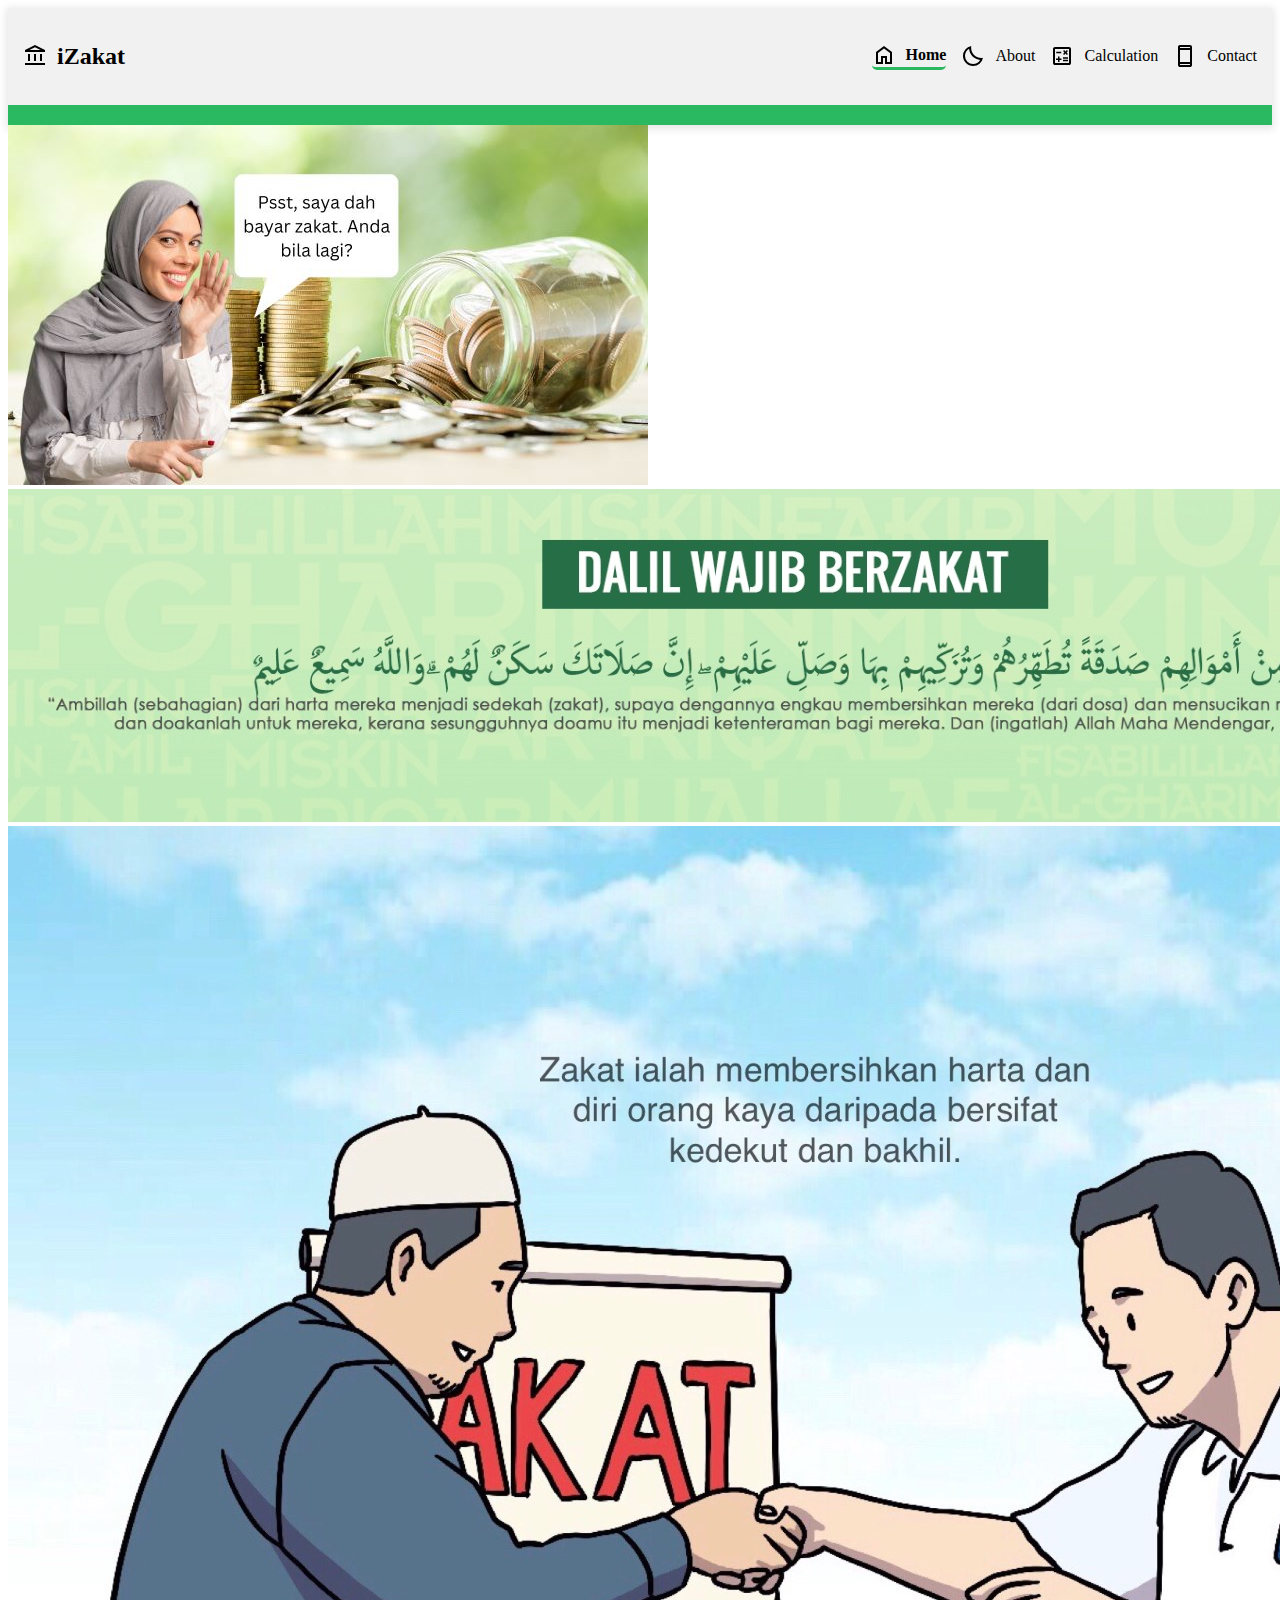
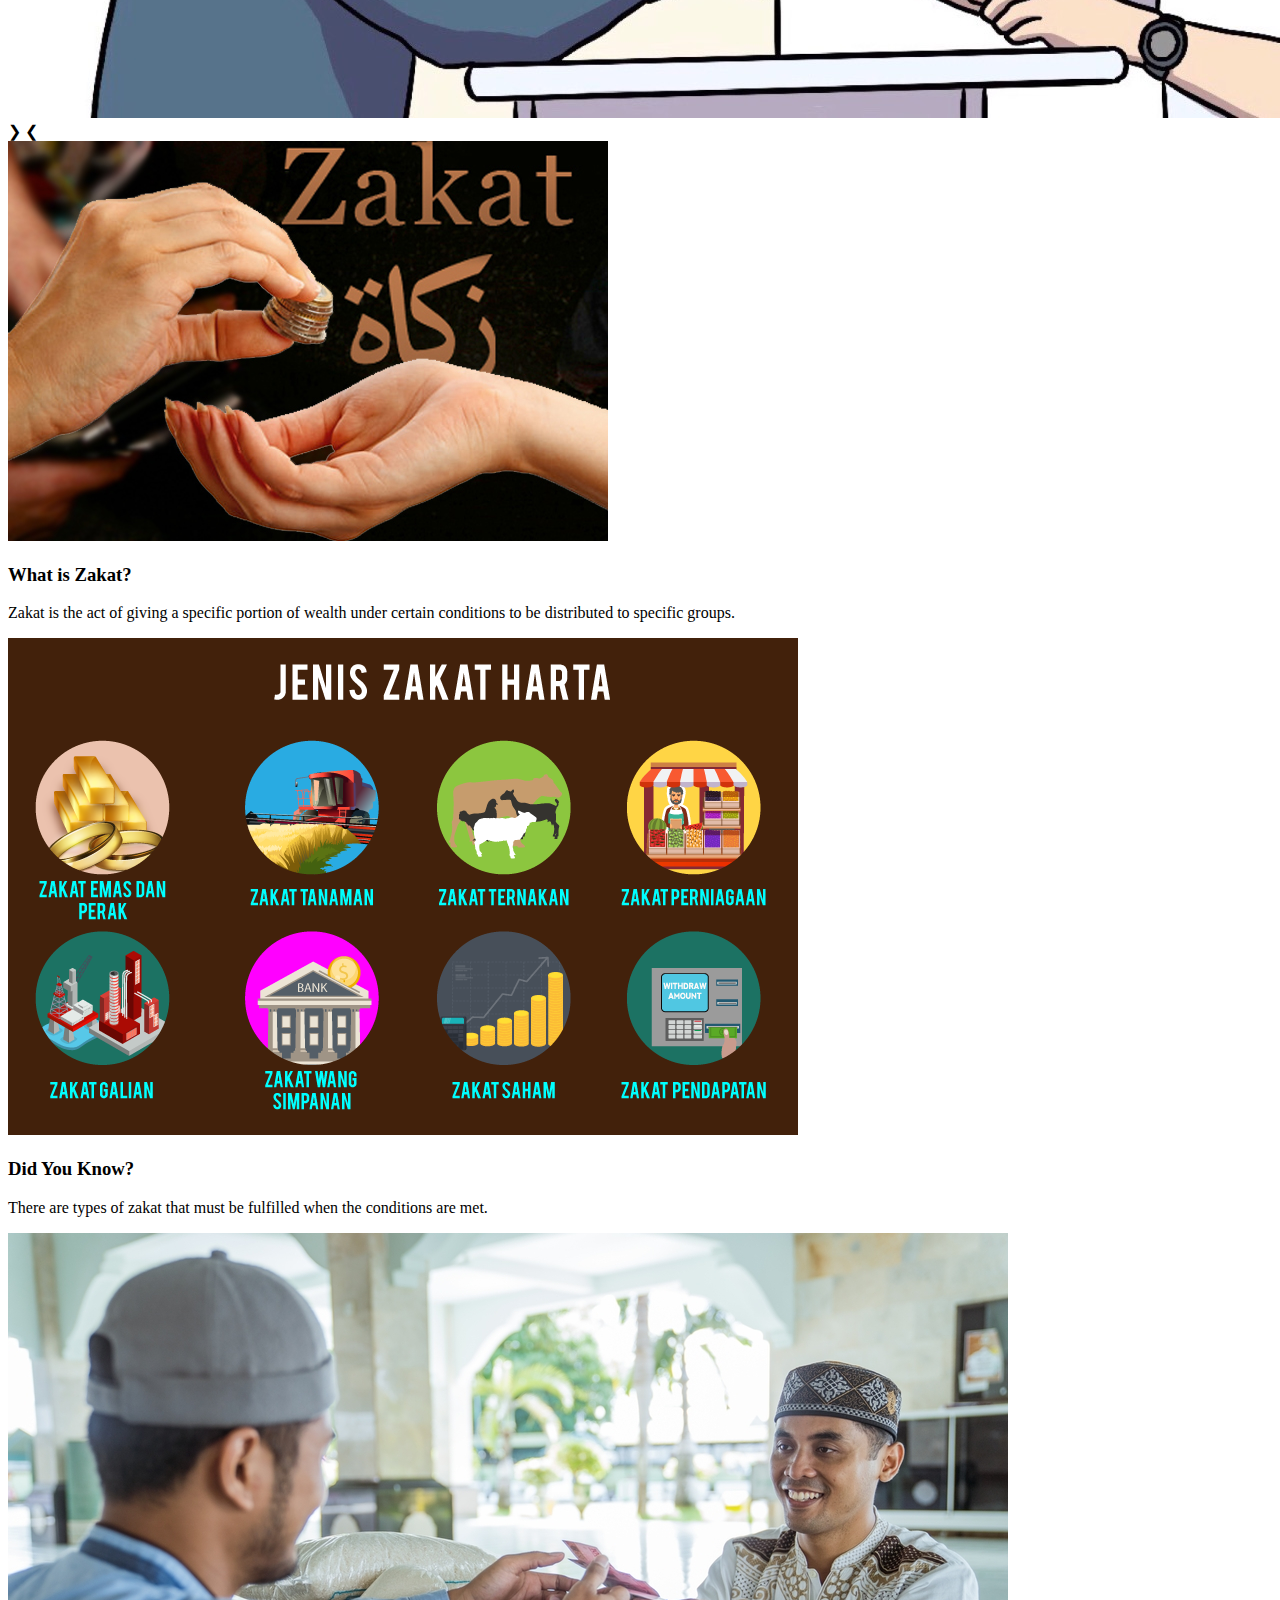
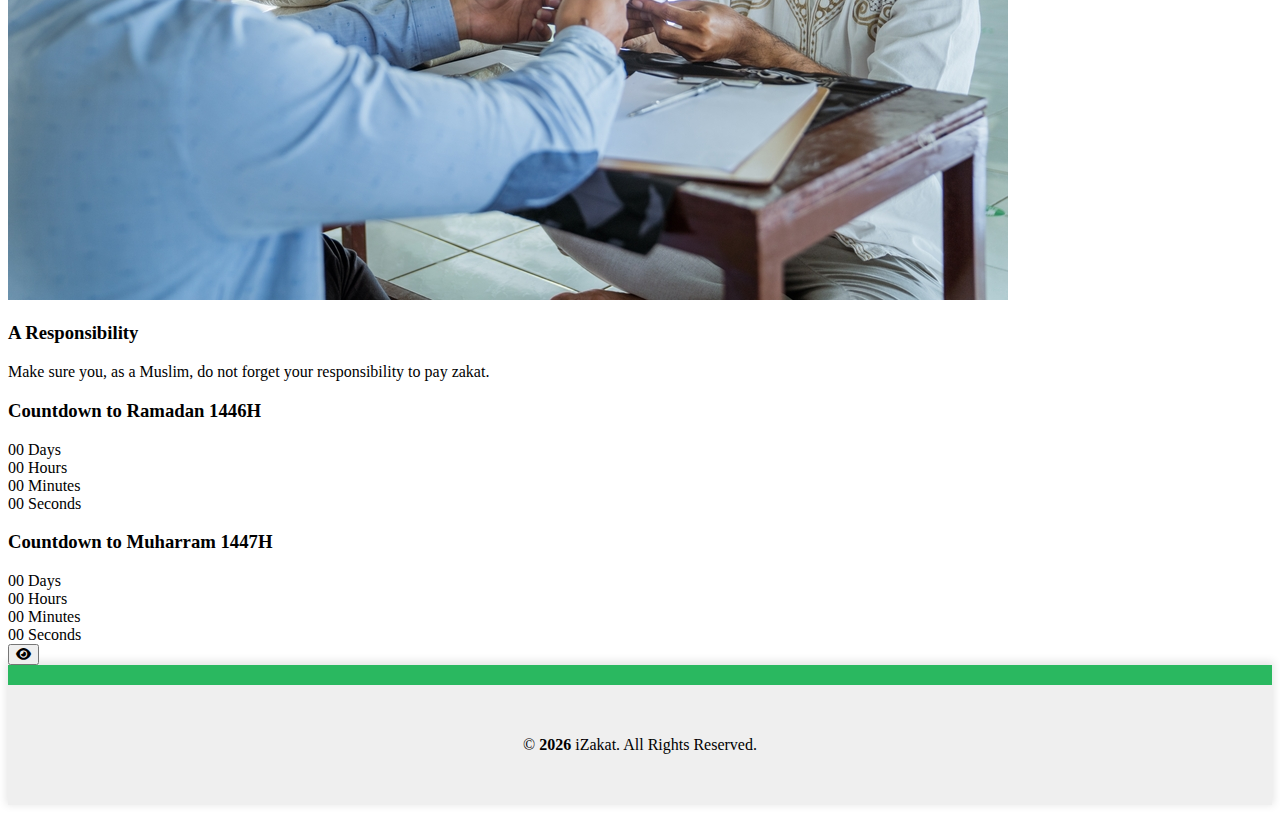
==== index.html @ ceb13ff9 "Add files via upload" ====
<!doctype html>
<html lang="en">
  <head>
    <meta charset="UTF-8" />
    <meta name="viewport" content="width=device-width, initial-scale=1.0" />
    <title>iZakat</title>
    <link href="./style.css" rel="stylesheet" />
    <link rel="stylesheet" href="https://cdnjs.cloudflare.com/ajax/libs/font-awesome/6.5.1/css/all.min.css">
    <script defer src="./assets/header.js"></script>
    <script defer src="./assets/footer.js"></script>
  </head>
  <body>

    <!-- Header -->
    <header-component></header-component>
    <!-- Header -->

    <!-- Content -->
    
    <div class="slide-container">
      <div class="slides">
        <img src="/img/zakat1.png" class="active" />
        <img src="./img/Dalil Zakat.jpeg" />
        <img src="./img/ZakatDoodle.jpg" />
      </div>

      <div class="buttons">
        <span class="next">&#10095;</span>
        <span class="prev">&#10094;</span>
      </div>

      <div class="dotsContainer">
        <div class="dot active" attr="0" onclick="switchImage(this)"></div>
        <div class="dot" attr="1" onclick="switchImage(this)"></div>
        <div class="dot" attr="2" onclick="switchImage(this)"></div>
      </div>
    </div>

    <div class="content">
      <div class="card-container">
        <div class="card">
          <img src="./img/Zakat2.jpg" alt="Zakat Info" class="card-image">
          <div class="card-content">
            <h3 class="card-title">What is Zakat?</h3>
            <p class="card-text">Zakat is the act of giving a specific portion of wealth under certain conditions to be distributed to specific groups.</p>
          </div>
        </div>

        <div class="card">
          <img src="./img/Jenis Zakat.png" alt="Types of Zakat" class="card-image">
          <div class="card-content">
            <h3 class="card-title">Did You Know?</h3>
            <p class="card-text">There are types of zakat that must be fulfilled when the conditions are met.</p>
          </div>
        </div>

        <div class="card">
          <img src="./img/Zakat3.jpg" alt="Zakat Responsibility" class="card-image">
          <div class="card-content">
            <h3 class="card-title">A Responsibility</h3>
            <p class="card-text">Make sure you, as a Muslim, do not forget your responsibility to pay zakat.</p>
          </div>
        </div>
      </div>

      <div class="countdown-container">
        <!-- Ramadan Card -->
        <div class="countdown-card">
          <h3>Countdown to Ramadan 1446H</h3>
          <div class="timer">
            <div class="time-block">
              <span class="number" id="ramadan-days">00</span>
              <span class="label">Days</span>
            </div>
            <div class="time-block">
              <span class="number" id="ramadan-hours">00</span>
              <span class="label">Hours</span>
            </div>
            <div class="time-block">
              <span class="number" id="ramadan-minutes">00</span>
              <span class="label">Minutes</span>
            </div>
            <div class="time-block">
              <span class="number" id="ramadan-seconds">00</span>
              <span class="label">Seconds</span>
            </div>
          </div>
        </div>
        
        <!-- Muharram Card -->
        <div class="countdown-card">
          <h3>Countdown to Muharram 1447H</h3>
          <div class="timer">
            <div class="time-block">
              <span class="number" id="muharram-days">00</span>
              <span class="label">Days</span>
            </div>
            <div class="time-block">
              <span class="number" id="muharram-hours">00</span>
              <span class="label">Hours</span>
            </div>
            <div class="time-block">
              <span class="number" id="muharram-minutes">00</span>
              <span class="label">Minutes</span>
            </div>
            <div class="time-block">
              <span class="number" id="muharram-seconds">00</span>
              <span class="label">Seconds</span>
            </div>
          </div>
        </div>
      </div>
      </div>
    </div>

    <button id="theme-switcher" aria-label="Toggle deuteranopia theme">
      <i class="fa-solid fa-eye"></i>
    </button>
    <!-- Content -->

    <!-- Footer -->
    <footer-component></footer-component>
    <!-- Footer -->

  </body>
  <script defer type="text/javascript" src="./main.js"></script>
</html>
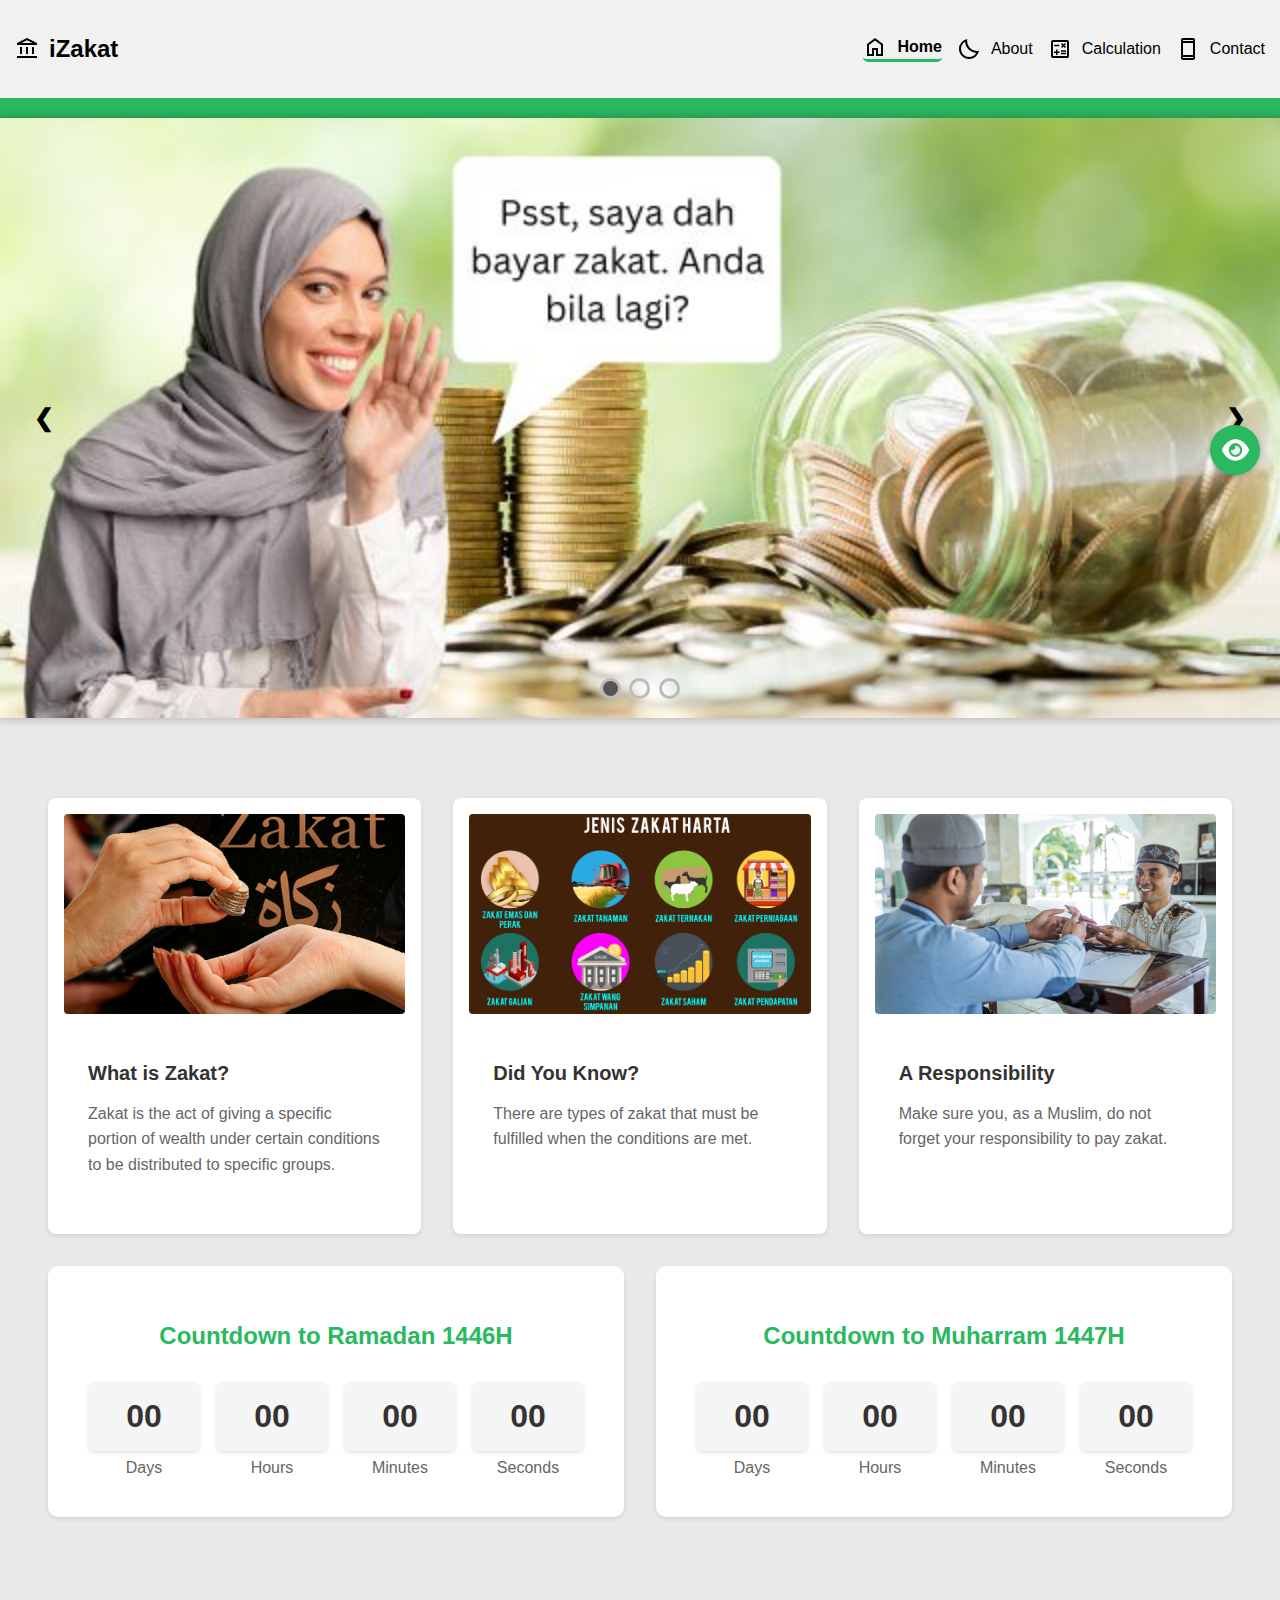
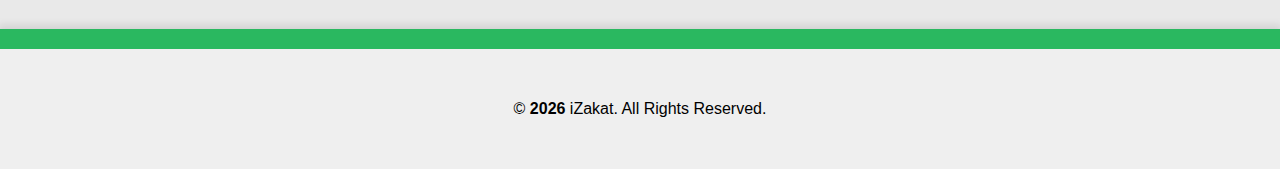
==== commit 7ed90b00: "Update index.html" ====
--- a/index.html
+++ b/index.html
@@ -19,7 +19,7 @@
     
     <div class="slide-container">
       <div class="slides">
-        <img src="/img/zakat1.png" class="active" />
+        <img src="./img/zakat1.png" class="active" />
         <img src="./img/Dalil Zakat.jpeg" />
         <img src="./img/ZakatDoodle.jpg" />
       </div>
--- a/style.css
+++ b/style.css
@@ -0,0 +1,1500 @@
+/***** HANYA GUNAKAN *****/
+/***** JANGAN KACAU *****/
+/* HTML Styles */
+html {
+  height: 100%;
+  box-sizing: border-box;
+}
+/* HTML Styles */
+
+/* Body Styles */
+body {
+  margin: 0;
+  display: flex; 
+  flex-direction: column; 
+  min-height: 100vh; 
+  box-sizing: inherit;
+  font-family: Arial, Helvetica, sans-serif;
+  background-color: #e9e9e9;
+}
+
+.colorblind-mode {
+  filter: grayscale(100%);
+}
+/* Body Styles */
+
+/* Content Styles */
+.content {
+  padding-top: 5rem;
+  padding-bottom: 5rem;
+  margin-top: auto;
+  margin-bottom: auto;
+  margin-right: auto;
+  margin-left: auto;
+}
+/* Content Styles */
+/***** JANGAN KACAU *****/
+/***** HANYA GUNAKAN *****/
+
+/* Homepage Styles */
+/* Image Slider */
+.slide-body {
+  width: 100%;
+  min-height: auto;
+  display: flex;
+  justify-content: center;
+  align-items: center;
+  margin: 0;
+  padding: 0;
+}
+
+.slide-container {
+  position: relative;
+  width: 100%;
+  height: 600px;
+  margin: 0;
+  padding: 0;
+  box-shadow: 0 0 8px 2px rgba(0,0,0,0.2);
+}
+
+.slide-container .slides {
+  width: 100%;
+  height: 100%;
+  position: relative;
+  overflow: hidden;
+}
+
+.slide-container .slides img {
+  position: absolute;
+  width: 100%;
+  height: 100%;
+  object-fit: cover;
+  opacity: 0;
+  transition: opacity 1.0s ease;
+}
+
+.slide-container .slides img.active {
+  opacity: 1;
+}
+
+.slide-container span.next, .slide-container span.prev{
+  position: absolute;
+  top: 50%;
+  transform: translateY(-50%);
+  padding: 14px;
+  font-size: 24px;
+  font-weight: bold;
+  transition: 0.5s;
+  border-radius: 3px;
+  user-select: none;
+  cursor: pointer;
+  z-index: 1;
+}
+.slide-container span.next{
+  right: 20px;
+}
+.slide-container span.prev{
+  left: 20px;
+}
+.slide-container span.next:hover, .slide-container span.prev:hover{
+  background-color: #ede6d6;
+  opacity: 0.8;
+  color: #222;
+} 
+.dotsContainer{
+  position: absolute;
+  bottom: 15px;
+  z-index: 3;
+  left: 50%;
+  transform: translateX(-50%);
+}
+.dotsContainer .dot{
+  width: 15px;
+  height: 15px;
+  margin: 0px 2px;
+  border: 3px solid #bbb;
+  border-radius: 50%;
+  display: inline-block;
+  cursor: pointer;
+  transition: background-color 0.6s ease;
+}
+.dotsContainer .active{
+  background-color: #555;
+}
+
+
+@keyframes next1{
+  from{
+    left: 0%
+  }
+  to{
+    left: -100%;
+  }
+}
+@keyframes next2{
+  from{
+    left: 100%
+  }
+  to{
+    left: 0%;
+  }
+}
+
+@keyframes prev1{
+  from{
+    left: 0%
+  }
+  to{
+    left: 100%;
+  }
+}
+@keyframes prev2{
+  from{
+    left: -100%
+  }
+  to{
+    left: 0%;
+  }
+}
+/* Image Slider */
+
+/* Card Images */
+.card-container {
+  display: grid;
+  grid-template-columns: repeat(auto-fit, minmax(300px, 1fr));
+  gap: 32px;
+  /* margin: 32px auto;
+  padding: 0 16px; */
+}
+
+.card {
+  flex: 1;
+  width: 100%;
+  box-sizing: border-box;
+  background: white;
+  padding: 16px;
+  border-radius: 8px;
+  box-shadow: 0 2px 5px rgba(0,0,0,0.1);
+  transition: transform 0.3s ease;
+}
+
+.card:hover {
+  transform: translateY(-5px);
+}
+
+.card-image {
+  width: 100%;
+  height: 200px;
+  object-fit: cover;
+  border-radius: 4px;
+}
+
+.card-content {
+  padding: 1.5rem;
+}
+
+.card-title {
+  font-size: 1.25rem;
+  margin-bottom: 0.5rem;
+  color: #333;
+}
+
+.card-text {
+  color: #666;
+  line-height: 1.6;
+}
+/* Card Images */
+/* Homepage Styles */
+
+/* About Styles */
+.about {
+  border-radius: 10px; 
+  padding: 30px; 
+  display: flex;
+  flex-direction: column;
+  justify-content: center; 
+  align-items: center;
+}
+
+.about h1 {
+  font-size: 24px;
+  color: #333; 
+  margin-top: 0; 
+}
+
+.about h3 {
+  font-size: 20px;
+  margin-bottom: 10px; 
+  color: #333;
+}
+
+.about p {
+  font-size: 16px;
+  line-height: 1.6; 
+  color: #555; 
+}
+
+.about-content {
+  box-shadow: 0 4px 6px rgba(0, 0, 0, 0.1);
+  background-color: #f9f9f9;
+  border-radius: 10px;
+  display: flex;
+  align-items: center; /* Center items vertically */
+  justify-content: center; /* Center items horizontally */
+  flex-wrap: wrap; 
+  gap: 20px;
+  max-width: 1200px; 
+  margin-bottom: 3rem;
+}
+
+.about-content-card {
+  flex: 1 1 calc(45% - 20px); /* Fixed: Added 'px' to the value */
+  padding: 20px;  
+  overflow: hidden; 
+  text-align: justify;
+}
+
+.about-content-card span{
+  padding: 20px;
+}
+
+.about-content-card img {
+  max-width: 100%;
+  height: auto; 
+  object-fit: cover;
+  border-radius: 10px;
+}
+
+.about-content2 {
+  text-align: center;
+  display: flex;
+  flex-wrap: wrap; 
+  gap: 20px; 
+  max-width: 1200px; 
+  margin: 0 auto; 
+  padding-bottom: 3rem;
+}
+
+.about-content-card2 {
+  flex: 1 1 calc(25% - 20px); 
+  box-sizing: border-box;
+  overflow: hidden; 
+  padding: 20px; 
+  text-align: center; 
+  background: #f9f9f9; 
+  border: 1px solid #ddd; 
+  border-radius: 10px; 
+  box-shadow: 0 4px 6px rgba(0, 0, 0, 0.1); 
+  transition: transform 0.3s, box-shadow 0.3s; 
+}
+
+.about-content-card2:hover {
+  transform: translateY(-5px); 
+  box-shadow: 0 8px 15px rgba(0, 0, 0, 0.2); 
+}
+
+.about-content-card2 img {
+  max-width: 100%;
+  height: auto; 
+  object-fit: cover;
+  border-radius: 10px;
+  margin-bottom: 15px; 
+}
+
+.about-content3 {
+  display: flex;
+  flex-wrap: wrap; 
+  gap: 20px; 
+  max-width: 1200px; 
+  margin: 0 auto; 
+  justify-content: center;
+}
+
+.about-content-card3 {
+  display: flex; 
+  align-items: center; 
+  flex: 1 1 calc(50% - 20px);
+  box-sizing: border-box;
+  overflow: hidden; 
+  padding: 20px; 
+  text-align: left; 
+  background: #f9f9f9; 
+  border: 1px solid #ddd; 
+  border-radius: 10px; 
+  box-shadow: 0 4px 6px rgba(0, 0, 0, 0.1); 
+  transition: transform 0.3s, box-shadow 0.3s; 
+}
+
+.about-content-card3:hover {
+  transform: translateY(-5px); 
+  box-shadow: 0 8px 15px rgba(0, 0, 0, 0.2); 
+}
+
+.about-content-card3 img {
+  width: 150px; 
+  height: 150px;
+  object-fit: cover;
+  border-radius: 50%; 
+  margin-right: 20px; 
+}
+
+.about-info {
+  flex: 1;
+}
+/* About Styles */
+
+/* Calculate Styles */
+.calculator {
+  width: 100%;
+  max-width: 1200px;
+  margin: 0 auto;
+  padding: 20px;
+}
+
+.title-zakat{
+  text-align: center;
+  font-size: 32px;
+  margin-bottom: 20px;
+}
+
+.calculate-tabs {
+  display: flex;
+  flex-wrap: wrap;
+  justify-content: space-evenly;
+  text-align: center;
+  margin-bottom: 20px;
+  font-size: 18px;
+  gap: 32px;
+}
+
+.tablinks {
+  width: 100% auto;
+  padding: 20px;
+  margin: 0 5px;
+  cursor: pointer;
+  border-radius: 5px;
+  border: 1px solid #ddd;
+  background-color: #f9f9f9;
+}
+
+.tablinks:hover {
+  background-color: #ddd;
+}
+
+.tab {
+  display: none;
+}
+
+.tab.active {
+  display: block;
+}
+
+.zakat-content{
+  padding: 20px;
+  border-radius: 10px;
+  border: 1px solid #ddd;
+  background-color: #f9f9f9;
+}
+
+.zakat-content h2, .zakat-content h3{
+  font-size: 20px;
+}
+
+.accordion.calculate-accordian {
+  cursor: pointer;
+  padding: 10px;
+  color: white;
+  background-color: #2ab860;
+  border: 1px solid #ddd;
+  border-radius: 10px 10px 0 0;
+  transition: 0.4s;
+}
+
+.accordion.calculate-accordian:hover {
+  background-color: #239e52;
+}
+
+.panel-zakat {
+  padding: 0;
+  border: 1px solid #ddd;
+  background-color: #f9f9f9;
+  font-size: 18px;
+  max-height: 0;
+  overflow: hidden;
+  transition: max-height 0.2s ease-out;
+}
+
+.table-zakat {
+  width: 100%;
+  border-collapse: collapse;
+  margin-bottom: 10px;
+}
+
+.table-zakat th, .table-zakat td {
+  border: 1px solid #ddd;
+  padding: 10px;
+  text-align: left;
+  width: 50%;
+}
+
+.total-row {
+  display: flex;
+  justify-content: flex-end;
+  gap: 10px;
+  margin-bottom: 20px;
+  padding: 10px;
+  padding-right: 20px;
+  background-color: #f9f9f9;
+  border: 1px solid #ddd;
+  border-radius:  0 0 10px 10px;
+}
+
+.total-zakat-row{
+  justify-content: space-between;
+  padding-left: 20px;
+  border-radius: 10px;
+}
+
+.total-zakat-hadNisab{
+  color: white;
+  background-color: #e55342;
+  font-style: italic;
+  display: none;
+}
+
+.total-zakat-hadNisab.had-nisab{
+  display: block;
+}
+
+
+.reset {
+  display: block;
+  font-size: 16px;
+  margin: 20px auto;
+  padding: 10px 20px;
+  background-color: #2ab860;
+  color: white;
+  border: none;
+  border-radius: 5px;
+  cursor: pointer;
+}
+
+.reset:hover {
+  background-color: #e55342;
+}
+
+input[type="number"], select {
+  width: 100%;
+  padding: 10px;
+  margin: 5px 0;
+  font-size: 1rem;
+  border: 1px solid #ddd;
+  border-radius: 5px;
+  box-sizing: border-box;
+  transition: all 0.3s ease;
+}
+
+input[type="number"]:focus {
+  outline: none;
+  border-color: #007bff;
+  box-shadow: 0 0 8px rgba(0, 123, 255, 0.5);
+}
+
+/* Calculate Styles */
+
+
+/* Contact Details */
+.contact-hero {
+  background-color: #006400;
+  width: 100vw;  /* Force full viewport width */
+  margin-left: calc(-50vw + 50%);  /* Center the full-width section */
+  margin-right: calc(-50vw + 50%);
+  position: relative;
+  left: 50%;
+  right: 50%;
+  transform: translateX(-50%);
+  padding: 60px 20px;
+  text-align: center;
+}
+
+.hero-content {
+  max-width: 1200px;
+  margin: 0 auto;
+  color: white;
+}
+
+.contact-hero h1 {
+  font-size: 3em;
+  margin-bottom: 20px;
+  color: white;
+}
+
+.contact-hero p {
+  font-size: 1.2em;
+  margin: 0;
+  color: white;
+}
+
+.contact-grid {
+  display: grid;
+  grid-template-columns: 1fr 1fr;
+  gap: 2rem;
+  margin-bottom: 2rem;
+}
+
+.contact-container {
+  max-width: 1200px;
+  margin: 40px auto;
+  padding: 60px 20px;
+  display: grid;
+  grid-template-columns: repeat(auto-fit, minmax(300px, 1fr));
+  gap: 30px;
+}
+
+.contact-info {
+  background: white;
+  padding: 2rem;
+  border-radius: 8px;
+  box-shadow: 0 2px 4px rgba(0, 0, 0, 0.1);
+}
+
+.contact-info h2 {
+  color: #2ab860;
+  margin-bottom: 1.5rem;
+  font-family: Arial, sans-serif;
+  font-size: 1.5rem;
+}
+
+.contact-details {
+  margin-top: 20px;
+}
+
+.contact-grid-2x2 {
+  display: grid;
+  grid-template-columns: 1fr 1fr;
+  grid-template-rows: auto auto;
+  gap: 1.5rem;
+}
+
+.contact-item {
+  display: flex;
+  gap: 1rem;
+  align-items: flex-start;
+}
+
+.contact-item i {
+  color: #2ab860;
+  font-size: 1.25rem;
+  margin-top: 0.25rem;
+}
+
+.contact-text h3 {
+  font-family: Arial, sans-serif;
+  color: #333;
+  margin-bottom: 0.5rem;
+  font-size: 1.1rem;
+}
+
+.contact-text p {
+  font-family: Arial, sans-serif;
+  color: #666;
+  line-height: 1.5;
+  font-size: 1rem;
+}
+
+
+.map-container {
+  border-radius: 8px;
+  overflow: hidden;
+  height: 100%;
+  min-height: 400px;
+  box-shadow: 0 2px 4px rgba(0, 0, 0, 0.1);
+}
+
+.map-container iframe {
+  width: 100%;
+  height: 100%;
+}
+/* Contact Details */
+
+/* Countdown Details */
+.countdown-container {
+  display: flex;
+  gap: 2rem;
+  max-width: 1200px;
+  margin: 2rem auto;
+}
+
+.countdown-card {
+  flex: 1;
+  background: white;
+  border-radius: 10px;
+  padding: 2rem;  
+  box-shadow: 0 2px 4px rgba(0, 0, 0, 0.1);
+  transition: transform 0.3s ease;
+}
+
+.countdown-card:hover {
+  transform: translateY(-5px);
+}
+
+.countdown-card h3 {
+  text-align: center;
+  color: #2ab860;
+  margin-bottom: 1.5rem;
+  font-size: 1.5rem;
+  font-weight: bold;
+}
+
+.timer {
+  display: flex;
+  justify-content: space-between;
+  gap: 1rem;
+  padding: 0.5rem;
+}
+
+.time-block {
+  flex: 1;
+  display: flex;
+  flex-direction: column;
+  align-items: center;
+}
+
+.number {
+  font-size: 2rem;
+  font-weight: bold;
+  color: #333;
+  background: #f5f5f5;
+  padding: 1rem;
+  border-radius: 8px;
+  min-width: 2.5em;
+  text-align: center;
+  box-shadow: 0 2px 4px rgba(0, 0, 0, 0.1);
+}
+
+.label {
+  margin-top: 0.5rem;
+  color: #666;
+  font-size: 1rem;
+  font-weight: 500;
+}
+/* Countdown Details */
+
+/* Sticky Theme button */
+#theme-switcher {
+  position: fixed;
+  right: 20px;
+  top: 50%;
+  transform: translateY(-50%);
+  width: 50px;
+  height: 50px;
+  border-radius: 25px;
+  background: #2ab860;
+  border: none;
+  cursor: pointer;
+  box-shadow: 0 2px 5px rgba(0,0,0,0.2);
+  transition: all 0.3s ease;
+  z-index: 1000;
+  display: flex;
+  align-items: center;
+  justify-content: center;
+}
+
+#theme-switcher:hover {
+  transform: translateY(-50%) scale(1.1);
+}
+
+#theme-switcher i {
+  font-size: 24px;
+  color: white;
+}
+
+/* Deuteranopia Theme Colors */
+body.deuteranopia {
+  --primary-color: #b59410;
+  --secondary-color: #ffbf00;
+  --text-color: #000033;
+  --background-color: #FFFFFF;
+  --card-bg: #F5F5F5;
+}
+
+.deuteranopia .card {
+  background-color: var(--card-bg);
+  color: var(--text-color);
+}
+
+.deuteranopia .countdown-card h3 {
+  color: var(--secondary-color);
+}
+
+.deuteranopia .countdown-card {
+  background-color: var(--card-bg);
+}
+
+.deuteranopia #theme-switcher {
+  background-color: var(--secondary-color);
+}
+
+.deuteranopia .contact-hero {
+  background-color: var(--primary-color);
+}
+
+.deuteranopia .contact-info h2 {
+  color: var(--secondary-color);
+}
+
+.deuteranopia .contact-item i {
+  color: var(--secondary-color);
+}
+
+.accordion.calculate-accordian {
+  background-color: var(--secondary-color);
+}
+
+.accordion.calculate-accordian:hover {
+  background-color: var(--primary-color);
+}
+
+.reset {
+  background-color: var(--secondary-color);
+}
+
+
+/* Responsive Styles */
+@media screen and (max-width: 1200px) {
+  /* About Styles */
+  .about{
+    margin: 20px;
+  }
+
+  .about-content{
+    gap: 0;
+    flex-direction: column;
+  }
+
+  .about-content-card:first-child{
+    padding: 0;
+  }
+
+  .about-content-card2 {
+    flex: 1 1 calc(50% - 20px); 
+  }
+
+  .about-content3 {
+    gap: 38px;
+  }
+
+  .about-content-card3 {
+    flex: 1 100%; 
+  }
+
+  .about-content-card img {
+    border-radius: 10px 10px 0 0;
+    width: 1200px;
+    height: 100%; 
+  }
+  /* About Styles */
+
+  /* Slider Styles */
+  .slide-container {
+    height: 500px;
+  }
+
+  .slide-container span.next, .slide-container span.prev {
+    padding: 12px;
+    font-size: 22px;
+  }
+  /* Slider Styles */
+
+  /* Countdown Styles */
+  .countdown-container {
+    margin: 2rem 20px;
+    gap: 1.5rem;
+  }
+  
+  .countdown-card {
+    padding: 1.5rem;
+  }
+  
+  .number {
+    font-size: 1.8rem;
+    padding: 0.8rem;
+  }
+  /* Countdown Styles */
+
+  /* Image Card Styles */
+  .card-container {
+    grid-template-columns: repeat(auto-fit, minmax(280px, 1fr));
+    gap: 28px;
+    margin: 28px 20px;
+  }
+
+  .card {
+    padding: 14px;
+  }
+
+  .card-image {
+    height: 190px;
+  }
+
+  .card-content {
+    padding: 1.3rem;
+  }
+
+  .card-title {
+    font-size: 1.2rem;
+    margin-bottom: 0.4rem;
+  }
+
+  .card-text {
+    font-size: 0.95rem;
+  }
+  /* Image Card Styles */
+
+  /* Contact Us Styles */
+  .contact-container {
+    padding: 40px 20px;
+    gap: 25px;
+  }
+
+  .contact-hero {
+    padding: 50px 20px;
+  }
+
+  .contact-hero h1 {
+    font-size: 2.5em;
+  }
+
+  .contact-hero p {
+    font-size: 1.1em;
+  }
+
+  .contact-info {
+    padding: 1.8rem;
+  }
+
+  .contact-info h2 {
+    font-size: 1.4rem;
+    margin-bottom: 1.3rem;
+  }
+
+  .contact-grid-2x2 {
+    gap: 1.3rem;
+  }
+
+  .contact-text h3 {
+    font-size: 1rem;
+  }
+
+  .contact-text p {
+    font-size: 0.95rem;
+  }
+
+  .contact-item i {
+    font-size: 1.2rem;
+  }
+  /* Contact Us Styles */
+
+  #theme-switcher {
+    width: 60px;
+    height: 60px;
+    right: 30px;
+  }
+  
+  #theme-switcher i {
+    font-size: 28px;
+  }
+}
+
+
+
+/* Responsive Styles */
+@media screen and (max-width: 1024px) {
+  /* Calculate Styles */
+  .calculator {
+    width: auto;
+  }
+
+  .title-zakat {
+    font-size: 28px;
+  }
+
+  .tablinks {
+    font-size: 16px;
+    padding: 15px;
+  }
+
+  input[type="number"], select {
+    font-size: 1rem;
+  }
+
+  .total-row {
+    flex-wrap: wrap;
+    justify-content: space-between;
+  }
+
+  .zakat-content h2, .zakat-content h3{
+    font-size: 14px;
+  }
+  /* Calculate Styles */
+
+  /* Slider Styles */
+  .slide-container {
+    height: 400px;
+  }
+
+  .slide-container span.next, .slide-container span.prev {
+    padding: 10px;
+    font-size: 20px;
+  }
+
+  .dotsContainer .dot {
+    width: 12px;
+    height: 12px;
+    border-width: 2px;
+  }
+  /* Slider Styles */
+
+  /* Countdown Styles */
+  .countdown-container {
+    gap: 1rem;
+  }
+  
+  .countdown-card h3 {
+    font-size: 1.3rem;
+    margin-bottom: 1.2rem;
+  }
+  
+  .number {
+    font-size: 1.6rem;
+    padding: 0.7rem;
+  }
+  
+  .label {
+    font-size: 0.9rem;
+  }
+  /* Countdown Styles */
+
+  /* Image Card Styles */
+  .card-container {
+    grid-template-columns: repeat(auto-fit, minmax(260px, 1fr));
+    gap: 24px;
+    margin: 24px 15px;
+  }
+  .card {
+    padding: 12px;
+  }
+
+  .card-image {
+    height: 180px;
+  }
+
+  .card-content {
+    padding: 1.2rem;
+  }
+
+  .card-title {
+    font-size: 1.15rem;
+    margin-bottom: 0.35rem;
+  }
+
+  .card-text {
+    font-size: 0.9rem;
+    line-height: 1.5;
+  }
+  /* Image Card Styles */
+  
+  /* Contact Us Styles */
+  .contact-container {
+    padding: 30px 15px;
+    gap: 20px;
+    grid-template-columns: repeat(auto-fit, minmax(280px, 1fr));
+  }
+
+  .contact-hero {
+    padding: 40px 15px;
+  }
+
+  .contact-hero h1 {
+    font-size: 2.2em;
+    margin-bottom: 15px;
+  }
+
+  .contact-hero p {
+    font-size: 1em;
+  }
+
+  .contact-info {
+    padding: 1.5rem;
+  }
+
+  .contact-info h2 {
+    font-size: 1.3rem;
+    margin-bottom: 1.2rem;
+  }
+
+  .contact-grid-2x2 {
+    gap: 1.2rem;
+  }
+
+  .contact-item {
+    gap: 0.8rem;
+  }
+
+  .contact-text h3 {
+    font-size: 0.95rem;
+  }
+
+  .contact-text p {
+    font-size: 0.9rem;
+    line-height: 1.4;
+  }
+
+  .contact-item i {
+    font-size: 1.1rem;
+  }
+
+  .map-container {
+    min-height: 350px;
+  }
+  /* Contact Us Styles */
+
+  #theme-switcher {
+    width: 55px;
+    height: 55px;
+    right: 25px;
+  }
+  
+  #theme-switcher i {
+    font-size: 26px;
+  }
+
+  
+}
+
+/* Responsive Styles */
+@media screen and (max-width: 768px) {
+  /*Homepage Styels*/
+  .card-container {
+    grid-template-columns: repeat(auto-fit, minmax(250px, 1fr));
+    gap: 24px;
+    margin: 24px auto;
+  }
+
+  .card {
+    padding: 12px;
+  }
+  
+  .card-content {
+    padding: 1rem;
+  }
+  
+  .card-title {
+    font-size: 1.1rem;
+  }
+  
+  .card-text {
+    font-size: 0.9rem;
+  }
+  
+  .card-image {
+    height: 180px;
+  }
+  /*Homepage Styels*/
+
+   /* About Styles */
+   .about h1 {
+    font-size: 26px;
+  }
+  
+  .about h3 {
+    font-size: 22px;
+  }
+  
+  .about p {
+    font-size: 18px;
+  }
+  
+  .about-content2 {
+    gap: 38px;
+  }
+
+  .about-content-card2 {
+    flex: 1 calc(100%); 
+  }
+
+  .about-content-card3 {
+    flex-direction: column;
+  }
+
+  .about-content-card3 img{
+    height: 200px;
+    width: 200px;
+  }
+  /* About Styles */
+
+  /* Calculate Styles */
+  .calculator {
+    padding: 15px;
+  }
+  .tablinks {
+    font-size: 14px;
+    padding: 12px;
+    width: 100%;
+  }
+  
+  .title-zakat {
+    font-size: 22px;
+  }
+  input[type="number"], select {
+    font-size: 0.9rem;
+  }
+  .zakat-content h2, .zakat-content h3 {
+    font-size: 16px;
+  }
+
+  .reset {
+    width: 100%; 
+    font-size: 12px; 
+  }
+  /* Calculate Styles */
+
+  /* Slider Styles */
+  .slide-container {
+    height: 300px;
+  }
+  
+  .slide-container span.next, .slide-container span.prev {
+    padding: 8px;
+    font-size: 18px;
+  }
+  
+  .slide-container span.next {
+    right: 10px;
+  }
+  
+  .slide-container span.prev {
+    left: 10px;
+  }
+  
+  .dotsContainer {
+    bottom: 10px;
+  }
+  
+  .dotsContainer .dot {
+    width: 10px;
+    height: 10px;
+    margin: 0px 1px;
+  }
+  /* Slider Styles */
+
+  .contact-grid {
+    grid-template-columns: 1fr;
+  }
+
+  .contact-grid-2x2 {
+    grid-template-columns: 1fr;
+  }
+
+  .map-container {
+    min-height: 300px;
+  }
+
+  /* Countdown Styles */
+  .countdown-container {
+    flex-direction: column;
+    margin: 1.5rem 20px;
+  }
+  
+  .countdown-card {
+    padding: 1.2rem;
+  }
+  
+  .timer {
+    gap: 0.8rem;
+  }
+  
+  .number {
+    font-size: 1.4rem;
+    padding: 0.6rem;
+    min-width: 2em;
+  }
+  
+  .label {
+    font-size: 0.85rem;
+  }
+  /* Countdown Styles */
+
+  /* Image Card Styles */
+  .card-container {
+    grid-template-columns: repeat(auto-fit, minmax(240px, 1fr));
+    gap: 20px;
+    margin: 20px 12px;
+  }
+
+  .card {
+    padding: 10px;
+  }
+
+  .card-image {
+    height: 170px;
+  }
+
+  .card-content {
+    padding: 1rem;
+  }
+
+  .card-title {
+    font-size: 1.1rem;
+    margin-bottom: 0.3rem;
+  }
+
+  .card-text {
+    font-size: 0.85rem;
+    line-height: 1.4;
+  }
+  /* Image Card Styles */
+
+  .contact-container {
+    padding: 25px 12px;
+    gap: 15px;
+    grid-template-columns: 1fr;
+  }
+
+  /* Contact Us Styles */
+  .contact-hero {
+    padding: 30px 12px;
+  }
+
+  .contact-hero h1 {
+    font-size: 2em;
+    margin-bottom: 12px;
+  }
+
+  .contact-hero p {
+    font-size: 0.95em;
+  }
+
+  .contact-info {
+    padding: 1.3rem;
+  }
+
+  .contact-info h2 {
+    font-size: 1.2rem;
+    margin-bottom: 1rem;
+  }
+
+  .contact-grid-2x2 {
+    grid-template-columns: 1fr;
+    gap: 1rem;
+  }
+
+  .contact-item {
+    gap: 0.7rem;
+  }
+
+  .contact-text h3 {
+    font-size: 0.9rem;
+    margin-bottom: 0.3rem;
+  }
+
+  .contact-text p {
+    font-size: 0.85rem;
+    line-height: 1.3;
+  }
+
+  .map-container {
+    min-height: 300px;
+  }
+  /* Contact Us Styles */
+
+  #theme-switcher {
+    width: 50px;
+    height: 50px;
+    right: 20px;
+  }
+  
+  #theme-switcher i {
+    font-size: 24px;
+  }
+
+}
+
+
+@media screen and (max-width: 480px) {
+
+  /* Calculate Styles */
+  .calculator {
+    padding: 10px;
+  }
+  .tablinks {
+    font-size: 12px;
+    padding: 10px;
+    width: 100%;
+  }
+  .total-row {
+    flex-direction: column;
+    padding: 10px;
+  }
+  input[type="number"], select {
+    font-size: 0.8rem;
+  }
+  .title-zakat {
+    font-size: 18px;
+  }
+  .reset {
+    width: 100%;
+    font-size: 14px;
+  }
+  /* Calculate Styles */
+
+  /* Slider Styles */
+  .slide-container {
+    height: 200px;
+  }
+  
+  .slide-container span.next, .slide-container span.prev {
+    padding: 6px;
+    font-size: 16px;
+  }
+  
+  .dotsContainer {
+    bottom: 5px;
+  }
+  
+  .dotsContainer .dot {
+    width: 8px;
+    height: 8px;
+    border-width: 1px;
+  }
+  /* Slider Styles */
+
+  /* Countdown Styles */
+  .countdown-container {
+    margin: 1rem 10px;
+  }
+  
+  .countdown-card {
+    padding: 1rem;
+  }
+  
+  .countdown-card h3 {
+    font-size: 1.1rem;
+    margin-bottom: 1rem;
+  }
+  
+  .timer {
+    gap: 0.5rem;
+  }
+  
+  .number {
+    font-size: 1.2rem;
+    padding: 0.5rem;
+  }
+  
+  .label {
+    font-size: 0.8rem;
+  }
+  /* Countdown Styles */
+
+  /* Image Card Styles */
+  .card-container {
+    grid-template-columns: 1fr;
+    gap: 16px;
+    margin: 16px 10px;
+  }
+
+  .card {
+    padding: 8px;
+  }
+
+  .card-image {
+    height: 160px;
+  }
+
+  .card-content {
+    padding: 0.8rem;
+  }
+
+  .card-title {
+    font-size: 1rem;
+    margin-bottom: 0.25rem;
+  }
+
+  .card-text {
+    font-size: 0.8rem;
+    line-height: 1.3;
+  }
+
+  .card:hover {
+    transform: translateY(-3px);
+  }
+  /* Image Card Styles */
+
+  /* Contact Us Styles */
+  .contact-container {
+    padding: 20px 10px;
+    gap: 12px;
+  }
+
+  .contact-hero {
+    padding: 25px 10px;
+  }
+
+  .contact-hero h1 {
+    font-size: 1.8em;
+    margin-bottom: 10px;
+  }
+
+  .contact-hero p {
+    font-size: 0.9em;
+  }
+
+  .contact-info {
+    padding: 1rem;
+  }
+
+  .contact-info h2 {
+    font-size: 1.1rem;
+    margin-bottom: 0.8rem;
+  }
+
+  .contact-grid-2x2 {
+    gap: 0.8rem;
+  }
+
+  .contact-item {
+    gap: 0.6rem;
+  }
+
+  .contact-text h3 {
+    font-size: 0.85rem;
+  }
+
+  .contact-text p {
+    font-size: 0.8rem;
+    line-height: 1.2;
+  }
+
+  .contact-item i {
+    font-size: 1rem;
+  }
+
+  .map-container {
+    min-height: 250px;
+  }
+  /* Contact Us Styles */
+
+  #theme-switcher {
+    width: 40px;
+    height: 40px;
+    right: 15px;
+  }
+  
+  #theme-switcher i {
+    font-size: 20px;
+  }
+
+}
+
+
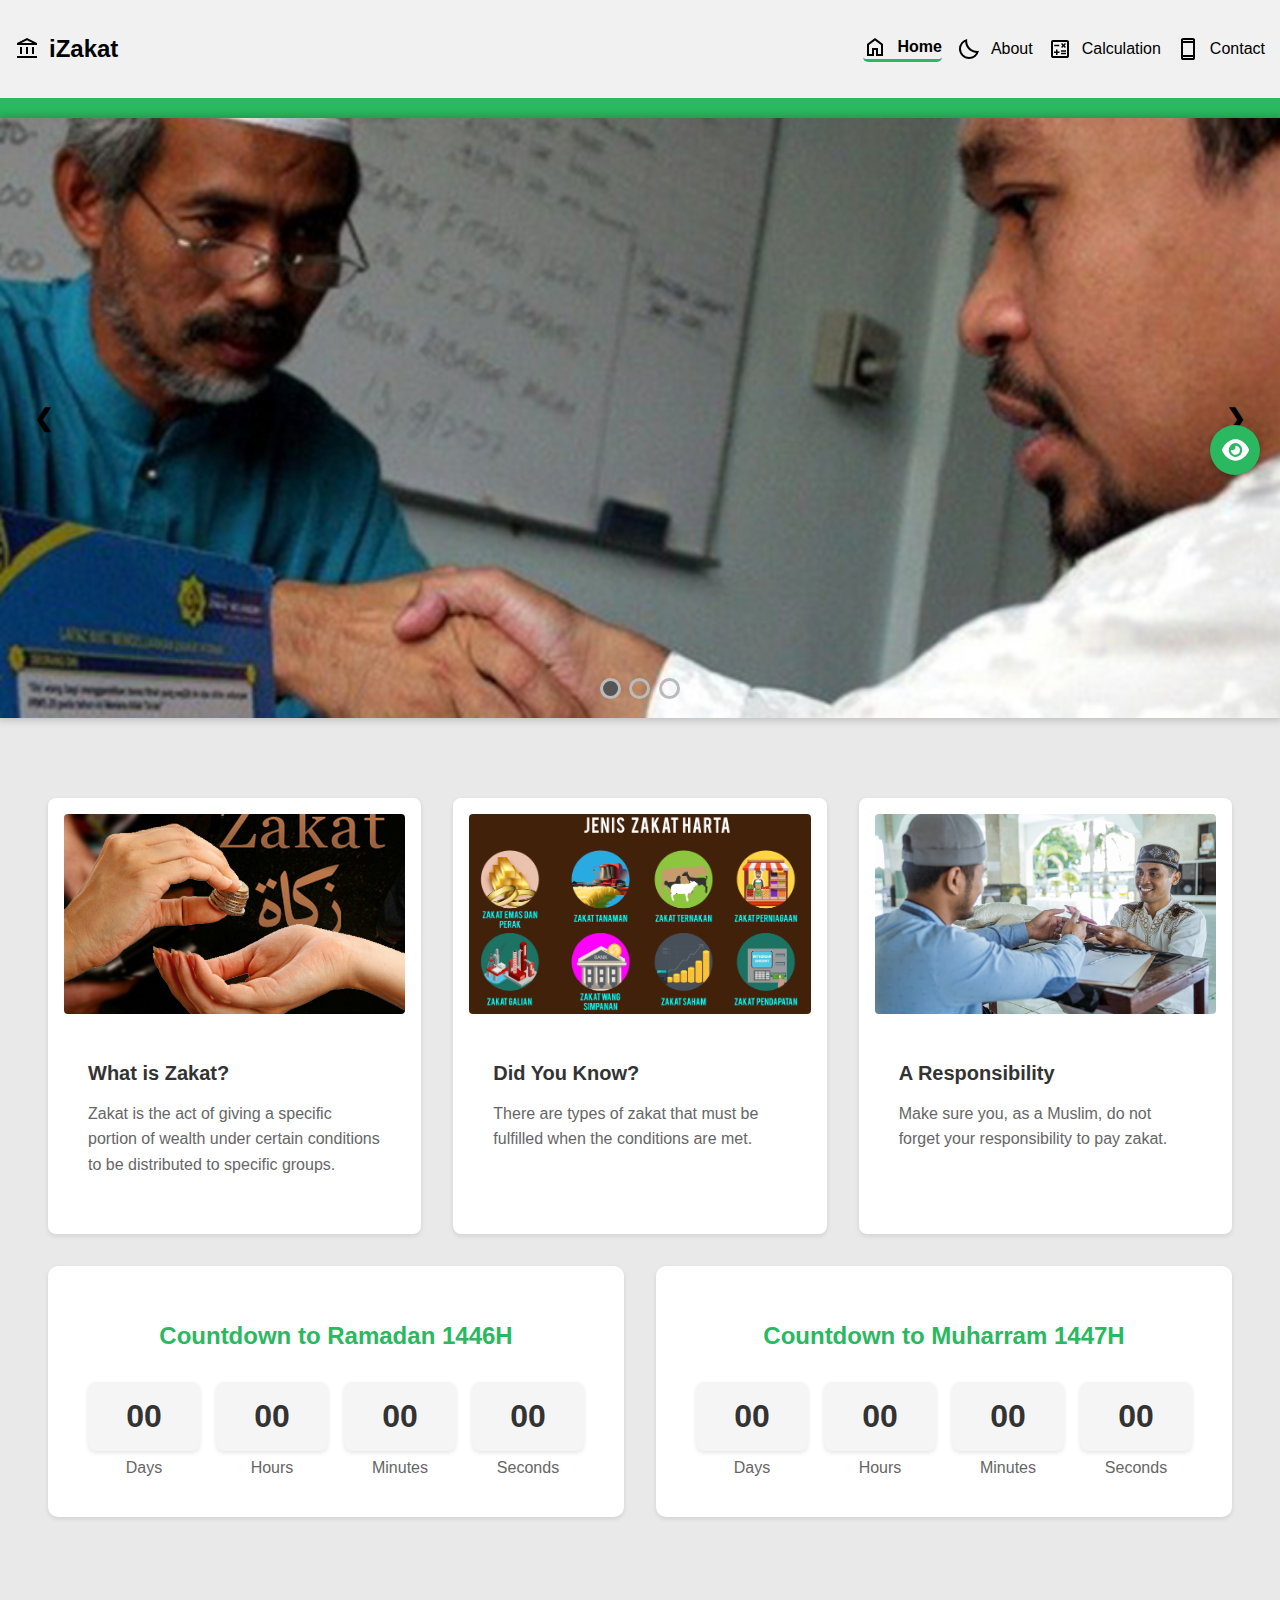
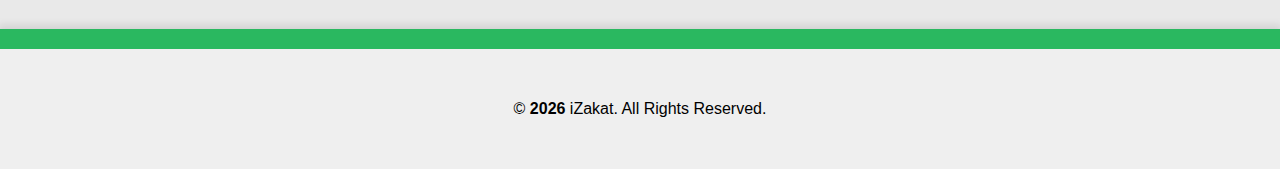
==== commit 4ef13d89: "Update index.html" ====
--- a/index.html
+++ b/index.html
@@ -19,7 +19,7 @@
     
     <div class="slide-container">
       <div class="slides">
-        <img src="./img/zakat1.png" class="active" />
+        <img src="./img/zakat1.jpg" class="active" />
         <img src="./img/Dalil Zakat.jpeg" />
         <img src="./img/ZakatDoodle.jpg" />
       </div>
